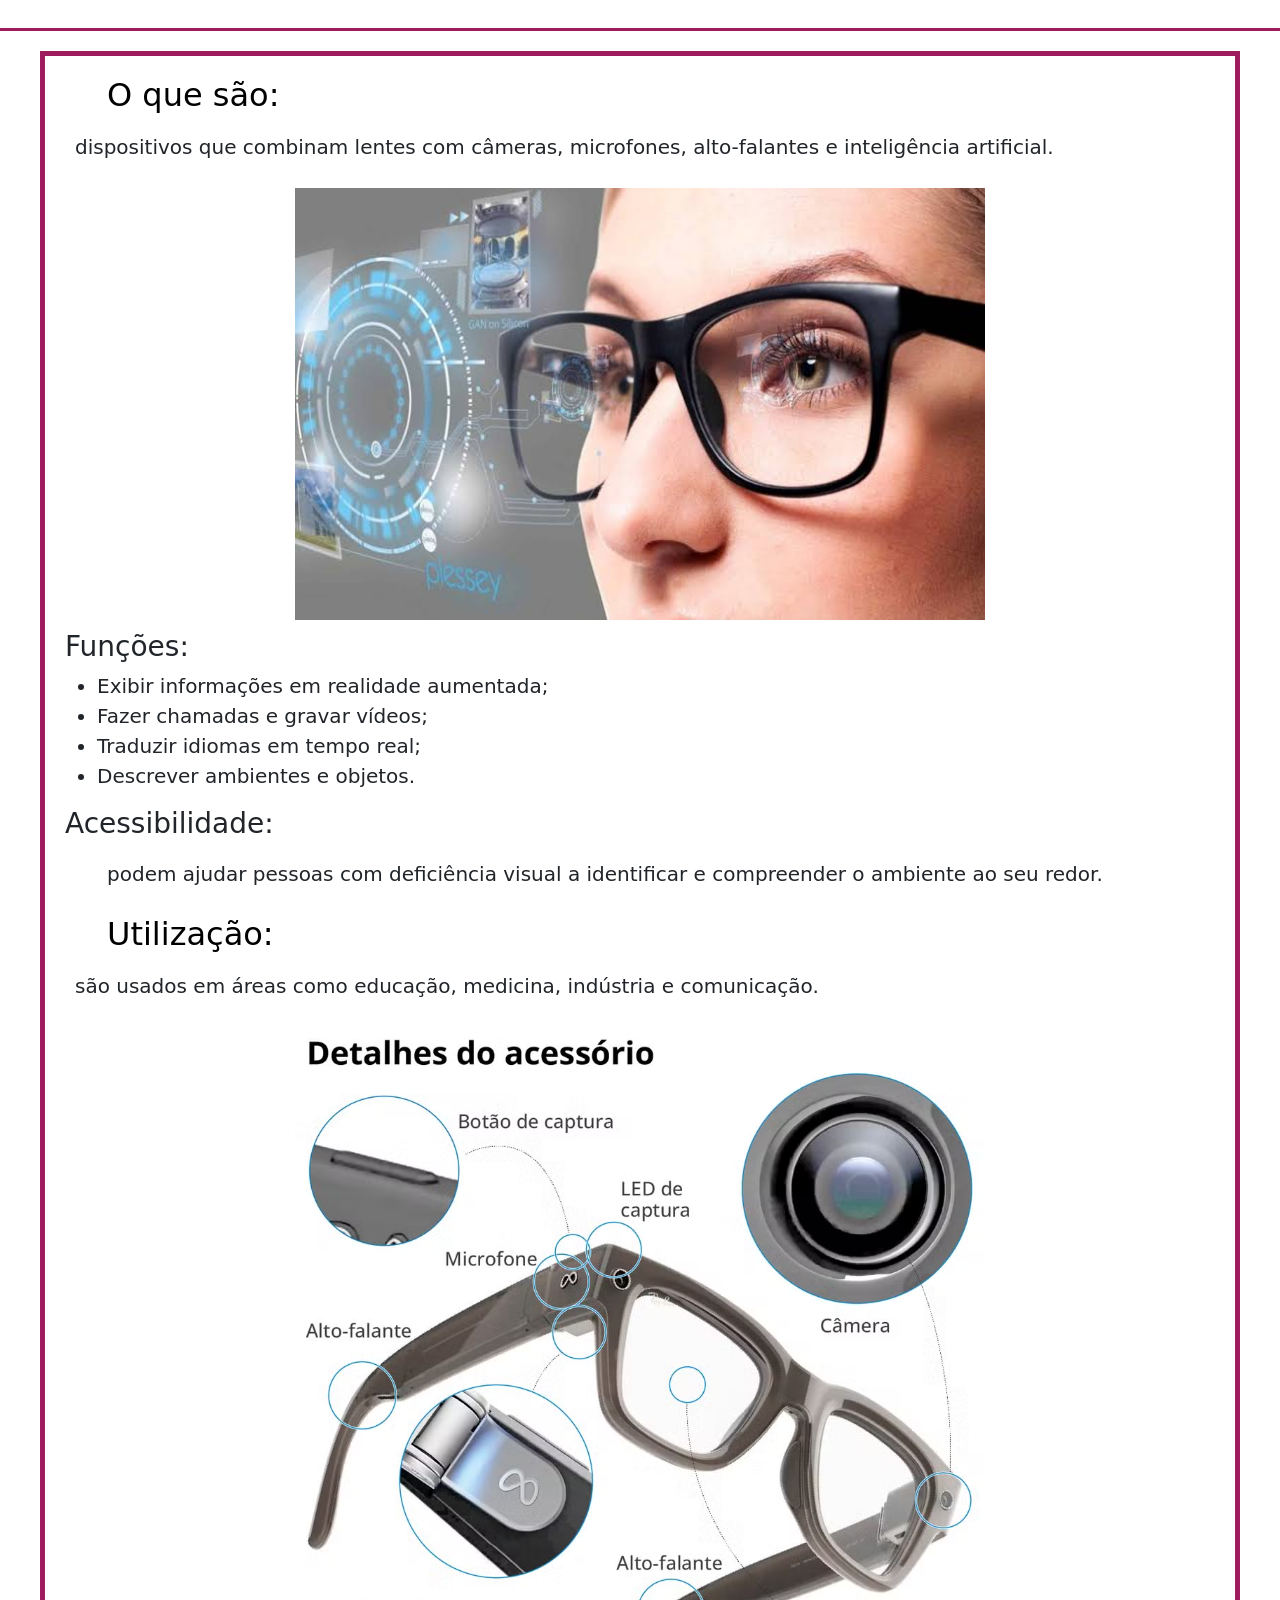
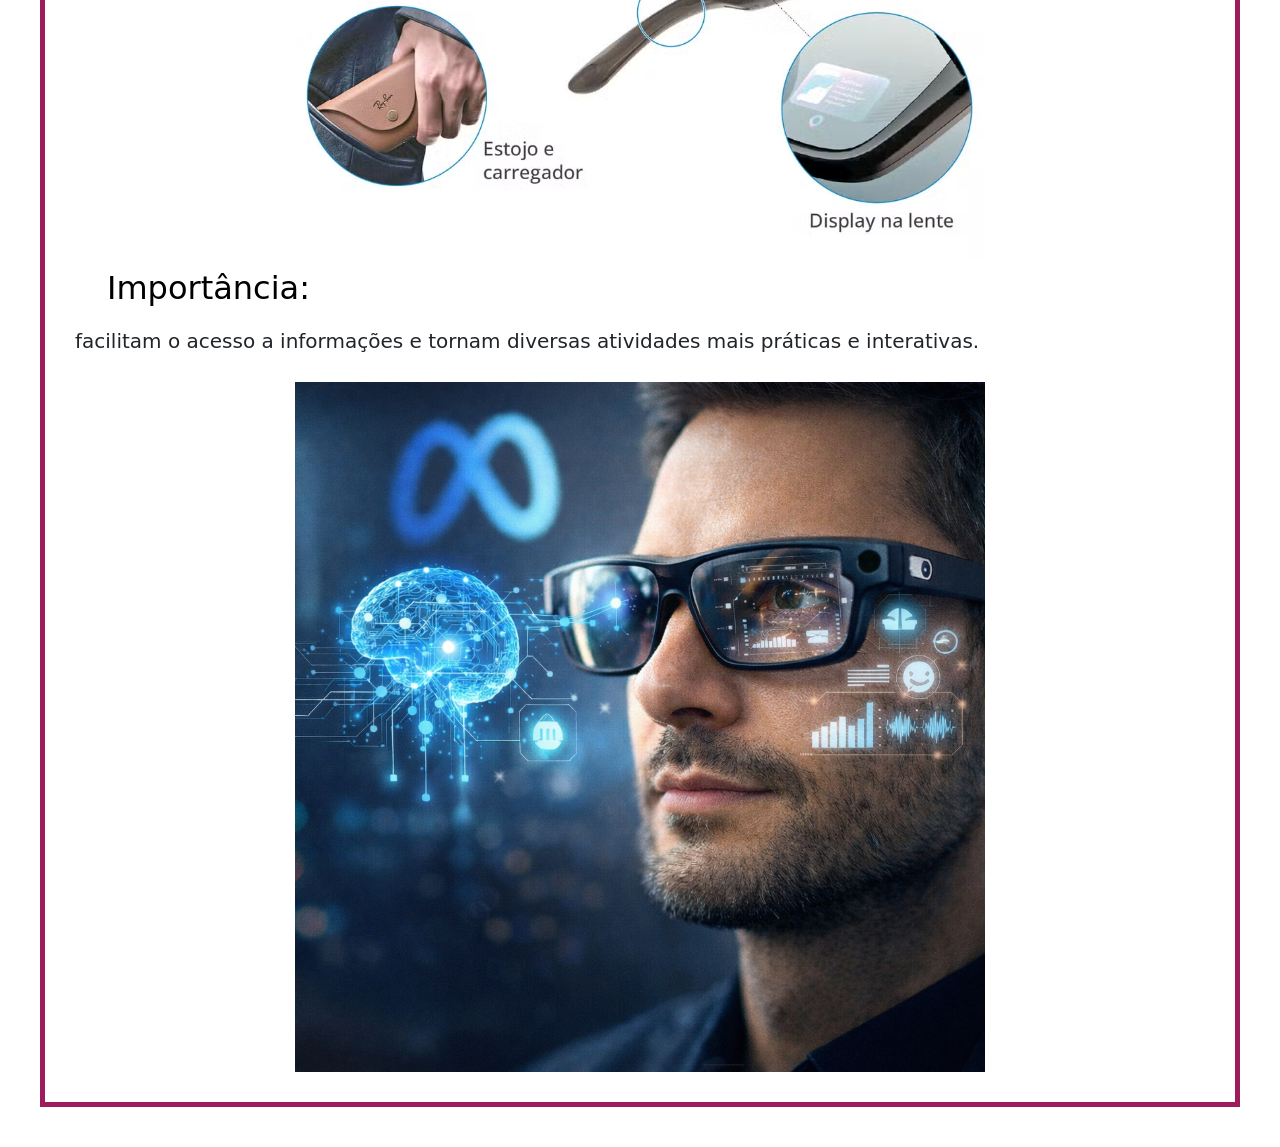
==== index.html @ 6505108a "f" ====
<!DOCTYPE html>
<html lang="pt-br">


<head>
   <meta charset="UTF-8">
   <meta name="viewport" content="width=device-width, initial-scale=1.0">
   <link rel="preconnect" href="https://fonts.gstatic.com" crossorigin>
<link href="https://fonts.googleapis.com/css2?family=Libertinus+Math&display=swap" rel="stylesheet">
<link href="https://cdn.jsdelivr.net/npm/bootstrap@5.3.2/dist/css/bootstrap.min.css" rel="stylesheet">
<link href="https://cdn.jsdelivr.net/npm/bootstrap-icons/font/bootstrap-icons.css" rel="stylesheet">
   <link rel="stylesheet" href="style.css">
   <title>Oculos-inteligente</title>
</head>


<body>
 <header>
   <h1><Oculos-inteligente></h1>
 </header>
   <div class="texto">
       <h2>O que são:</h2>


<p>dispositivos que combinam lentes com câmeras, microfones, alto-falantes e inteligência artificial.
</p>
<img src="img/oculosimages.jpeg">
<h3>Funções:</h3>


<ul>
 <li>Exibir informações em realidade aumentada;</li>
 <li>Fazer chamadas e gravar vídeos;</li>
 <li>Traduzir idiomas em tempo real;</li>
 <li>Descrever ambientes e objetos.</li>
</ul>


<h3>Acessibilidade: </h3>


<ul>
<p> podem ajudar pessoas com deficiência visual a identificar e compreender o ambiente ao seu redor.</p>
</ul>


<h2>Utilização: </h2>
<p>são usados em áreas como educação, medicina, indústria e comunicação.</p>
<img src="img/infogragico-oculos-meta.avif">
<h2>Importância:</h2>
<p> facilitam o acesso a informações e tornam diversas atividades mais práticas e interativas.</p>
<img src="img/Meta-e-IA.png">
   </div>
</body>
</html>
---- style.css ----
header {
   border-bottom: 3px solid #9e1b5d;
   background-color: white;
   padding: 10px 25px;
   text-align: center;




}


h2 {
   margin-left: 42px;
   color: rgb(0, 0, 0);
}


h1 {
   text-align: center;
}


p {
   text-align: justify;
   padding: 10px;
}


.texto {
   background-color: white;
   border: 1px solid #ccc;
   padding: 20px;
   margin-top: 20px;
   border: 5px solid #9e1b5d;
 margin-bottom: 40px;
 margin-left: 40px;
 margin-right: 40px;
 font-size: 20px;
}


img {
   display: block;
   margin: 0 auto;
   max-width: 60%;
   height: auto;
   margin-bottom: 10px;
}


a {
   color: blue;
   text-decoration: none;
   font-weight: 700;
}


a:hover {
   color: red;
}
.container-link {
   text-align: center;
   margin-bottom: 20px;
}
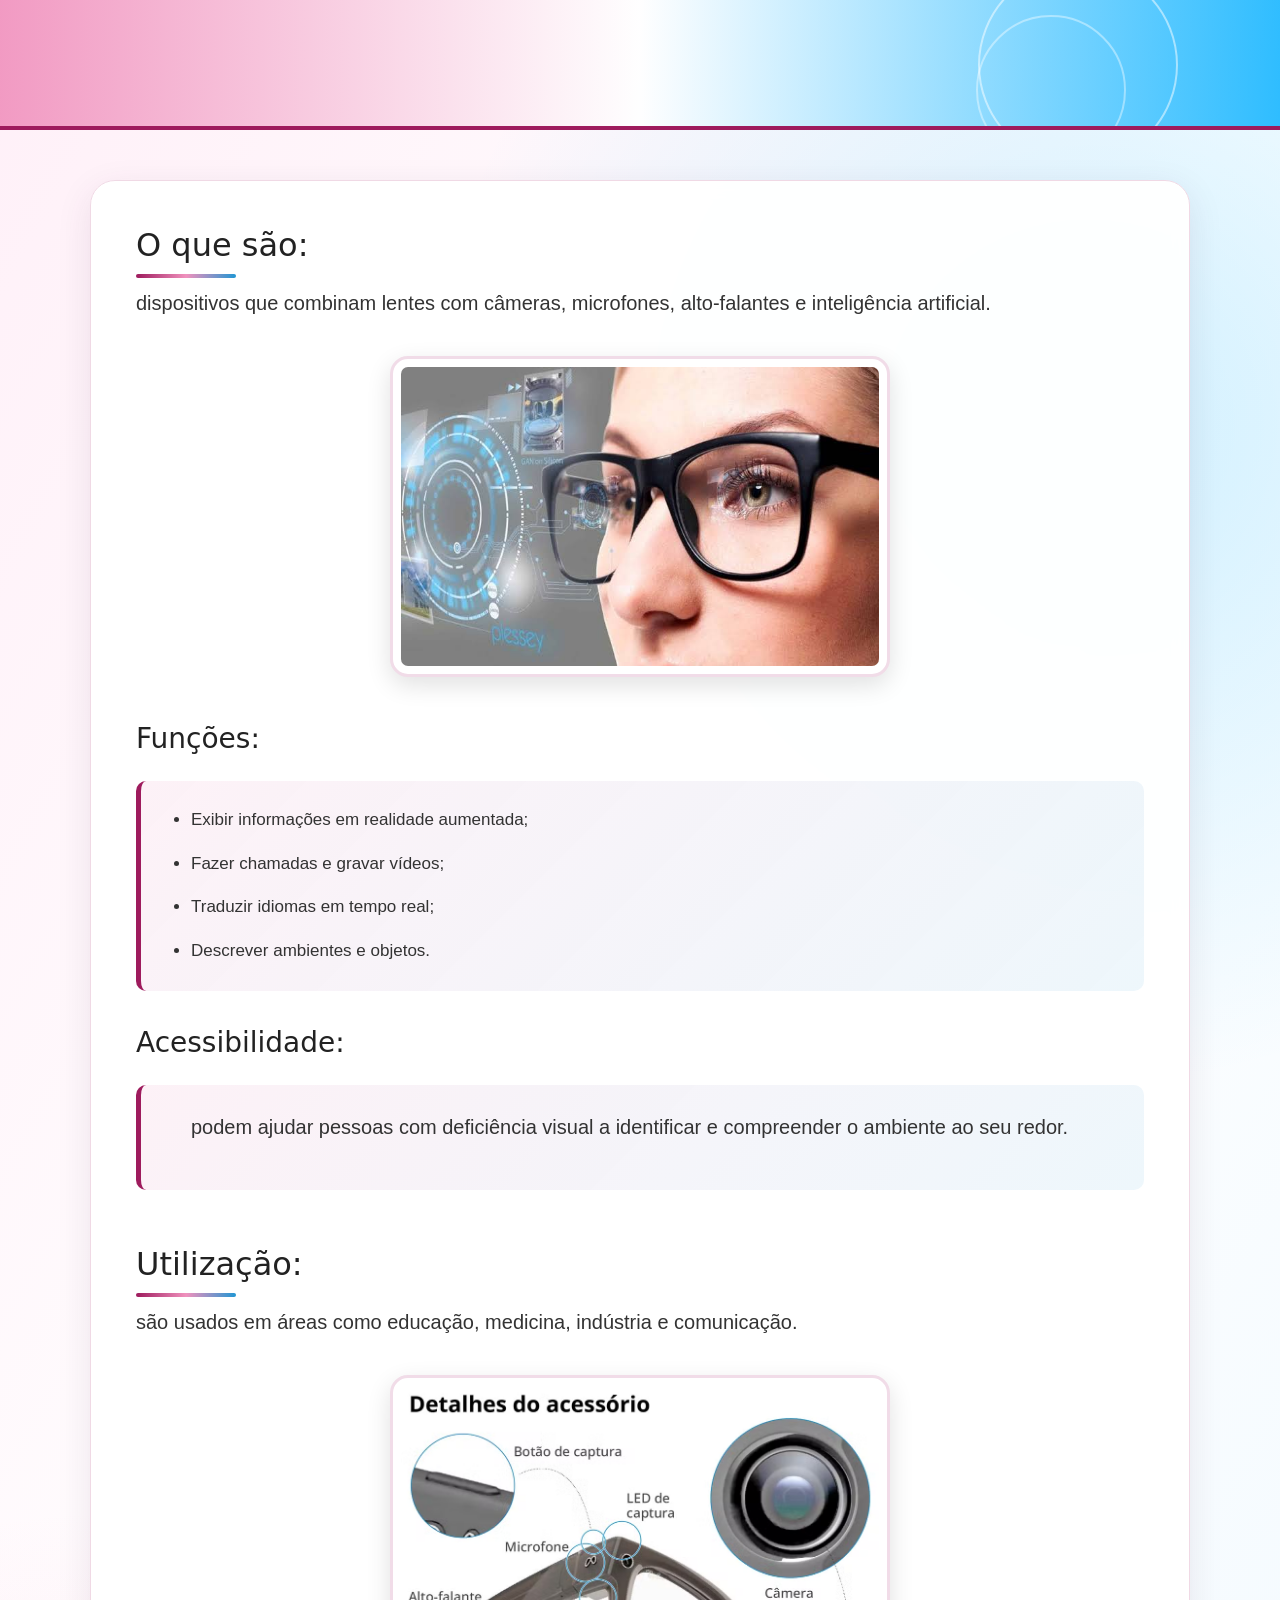
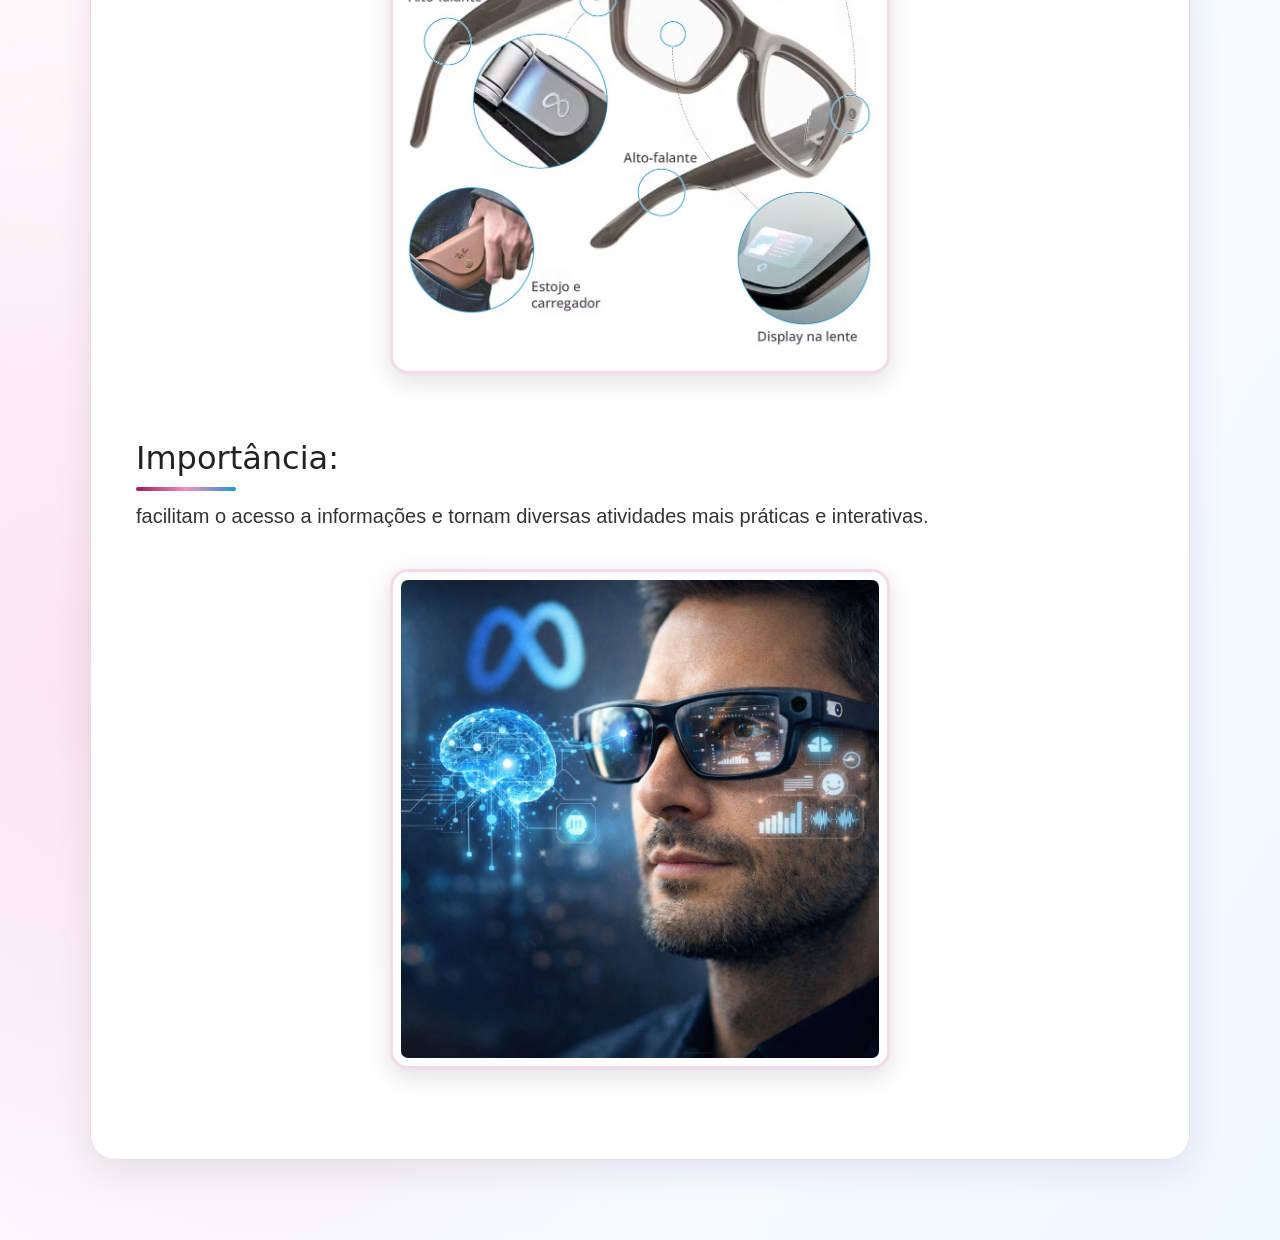
==== commit 699c3517: "nn" ====
--- a/index.html
+++ b/index.html
@@ -10,7 +10,7 @@
 <link href="https://cdn.jsdelivr.net/npm/bootstrap@5.3.2/dist/css/bootstrap.min.css" rel="stylesheet">
 <link href="https://cdn.jsdelivr.net/npm/bootstrap-icons/font/bootstrap-icons.css" rel="stylesheet">
    <link rel="stylesheet" href="style.css">
-   <title>Oculos-inteligente</title>
+   <title>Oculos inteligente</title>
 </head>
 
 
--- a/style.css
+++ b/style.css
@@ -1,65 +1,532 @@
+Style
+
+
+/* =========================================
+  CONFIGURAÇÕES GERAIS
+========================================= */
+
+
+* {
+   box-sizing: border-box;
+}
+
+
+body {
+   margin: 0;
+
+
+   font-family: "Libertinus Math", system-ui, sans-serif;
+
+
+   color: #222;
+
+
+   background:
+       radial-gradient(
+           circle at 85% 15%,
+           rgba(0, 174, 255, 0.18),
+           transparent 25%
+       ),
+       radial-gradient(
+           circle at 10% 80%,
+           rgba(240, 145, 189, 0.25),
+           transparent 30%
+       ),
+       linear-gradient(
+           120deg,
+           #fff0f8 0%,
+           #ffffff 45%,
+           #eef8ff 100%
+       );
+
+
+   min-height: 100vh;
+}
+
+
+
+
+/* =========================================
+  CABEÇALHO
+========================================= */
+
+
 header {
-   border-bottom: 3px solid #9e1b5d;
+   min-height: 130px;
+
+
+   display: flex;
+   align-items: center;
+   justify-content: center;
+
+
+   padding: 20px;
+
+
+   background:
+       linear-gradient(
+           90deg,
+           rgba(240, 145, 189, 0.90),
+           rgba(255, 255, 255, 0.92),
+           rgba(0, 174, 255, 0.80)
+       );
+
+
+   border-bottom: 4px solid #9e1b5d;
+
+
+   position: relative;
+   overflow: hidden;
+}
+
+
+
+
+/* Efeito tecnológico no cabeçalho */
+
+
+header::before {
+   content: "";
+   position: absolute;
+
+
+   width: 200px;
+   height: 200px;
+
+
+   border: 2px solid rgba(255,255,255,0.5);
+   border-radius: 50%;
+
+
+   right: 8%;
+   top: -35px;
+}
+
+
+header::after {
+   content: "";
+   position: absolute;
+
+
+   width: 150px;
+   height: 150px;
+
+
+   border: 2px solid rgba(255,255,255,0.4);
+   border-radius: 50%;
+
+
+   right: 12%;
+   top: 15px;
+}
+
+
+
+
+header h1 {
+   position: relative;
+   z-index: 2;
+
+
+   margin: 0;
+
+
+   font-size: clamp(40px, 6vw, 50px);
+
+
+   color: #9e1b5d;
+
+
+   text-align: center;
+
+
+   text-shadow:
+       2px 2px 0 white,
+       0 3px 10px rgba(0,0,0,0.10);
+}
+
+
+
+
+/* =========================================
+  ÁREA DE TEXTO
+========================================= */
+
+
+.texto {
+   width: min(1100px, 90%);
+
+
+   margin: 50px auto 80px;
+
+
+   padding: 45px;
+
+
+   background: rgba(255, 255, 255, 0.94);
+
+
+   border-radius: 25px;
+
+
+   border: 1px solid #f0d9e5;
+
+
+   box-shadow:
+       0 10px 35px rgba(80, 40, 80, 0.10);
+
+
+   backdrop-filter: blur(8px);
+}
+
+
+
+
+/* =========================================
+  TÍTULOS
+========================================= */
+
+
+.texto h2 h3 {
+   color: #9e1b5d;
+
+
+   font-size: clamp(27px, 4vw, 38px);
+
+
+   margin-top: 35px;
+   margin-bottom: 20px;
+
+
+   line-height: 1.2;
+}
+
+
+
+
+/* Primeiro título */
+
+
+.texto h2:first-child {
+   margin-top: 0;
+}
+
+
+
+
+/* Linha decorativa abaixo dos títulos */
+
+
+.texto h2::after {
+   content: "";
+
+
+   display: block;
+
+
+   width: 100px;
+   height: 4px;
+
+
+   margin-top: 10px;
+
+
+   background:
+       linear-gradient(
+           90deg,
+           #9e1b5d,
+           #f091bd,
+           #2196d3
+       );
+
+
+   border-radius: 10px;
+}
+
+
+
+
+
+
+/* =========================================
+  PARÁGRAFOS
+========================================= */
+
+
+.texto p {
+   font-family: Arial, sans-serif;
+
+
+   font-size: 20px;
+
+
+   line-height: 1.75;
+
+
+   color: #333;
+
+
+   text-align: justify;
+
+
+   margin-bottom: 20px;
+}
+
+
+
+
+/* =========================================
+  LISTA
+========================================= */
+
+
+.texto ul {
+   font-family: Arial, sans-serif;
+
+
+   padding: 25px 30px 25px 50px;
+
+
+   margin: 25px 0 35px;
+
+
+   background:
+       linear-gradient(
+           135deg,
+           rgba(240, 145, 189, 0.12),
+           rgba(33, 150, 211, 0.08)
+       );
+
+
+   border-left: 5px solid #9e1b5d;
+
+
+   border-radius: 10px;
+}
+
+
+
+
+.texto li {
+   font-size: 17px;
+
+
+   line-height: 1.7;
+
+
+   margin-bottom: 15px;
+
+
+   color: #333;
+}
+
+
+
+
+.texto li:last-child {
+   margin-bottom: 0;
+}
+
+
+
+
+/* =========================================
+  IMAGENS
+========================================= */
+
+
+.texto img {
+   display: block;
+
+
+   width: 80%;
+
+
+   max-width: 500px;
+
+
+   height: auto;
+
+
+   margin: 35px auto 45px;
+
+
+   border-radius: 18px;
+
+
+   border: 3px solid #f1dce8;
+
+
    background-color: white;
-   padding: 10px 25px;
-   text-align: center;
-
-
-
-
-}
-
-
-h2 {
-   margin-left: 42px;
-   color: rgb(0, 0, 0);
-}
-
-
-h1 {
-   text-align: center;
-}
-
-
-p {
-   text-align: justify;
-   padding: 10px;
-}
-
-
-.texto {
-   background-color: white;
-   border: 1px solid #ccc;
-   padding: 20px;
-   margin-top: 20px;
-   border: 5px solid #9e1b5d;
- margin-bottom: 40px;
- margin-left: 40px;
- margin-right: 40px;
- font-size: 20px;
-}
-
-
-img {
-   display: block;
-   margin: 0 auto;
-   max-width: 60%;
-   height: auto;
-   margin-bottom: 10px;
-}
-
-
-a {
-   color: blue;
-   text-decoration: none;
-   font-weight: 700;
-}
-
-
-a:hover {
-   color: red;
-}
-.container-link {
-   text-align: center;
-   margin-bottom: 20px;
-}
+
+
+   padding: 8px;
+
+
+   box-shadow:
+       0 8px 25px rgba(0, 0, 0, 0.12);
+
+
+   transition:
+       transform 0.3s ease,
+       box-shadow 0.3s ease;
+}
+
+
+
+
+/* Efeito nas imagens */
+
+
+.texto img:hover {
+   transform: scale(1.02);
+
+
+   box-shadow:
+       0 12px 30px rgba(158, 27, 93, 0.18);
+}
+
+
+
+
+/* =========================================
+  EFEITO TECNOLÓGICO ENTRE SEÇÕES
+========================================= */
+
+
+.texto h2:not(:first-child) {
+   position: relative;
+
+
+   padding-top: 20px;
+}
+
+
+
+
+/* =========================================
+  RESPONSIVIDADE
+========================================= */
+
+
+@media (max-width: 768px) {
+
+
+   header {
+       min-height: 140px;
+
+
+       padding: 20px;
+   }
+
+
+   header h1 {
+       font-size: 40px;
+   }
+
+
+
+
+   .texto {
+       width: 94%;
+
+
+       margin: 30px auto 50px;
+
+
+       padding: 25px;
+
+
+       border-radius: 18px;
+   }
+
+
+
+
+   .texto h2 {
+       font-size: 28px;
+   }
+
+
+
+
+   .texto h3 {
+       font-size: 21px;
+   }
+
+
+
+
+   .texto p {
+       font-size: 16px;
+
+
+       line-height: 1.6;
+
+
+       text-align: left;
+   }
+
+
+
+
+   .texto ul {
+       padding: 20px 20px 20px 35px;
+   }
+
+
+
+
+   .texto li {
+       font-size: 16px;
+
+
+       line-height: 1.6;
+   }
+
+
+
+
+   .texto img {
+       width: 100%;
+
+
+       margin: 25px auto 35px;
+   }
+}
+
+
+
+
+/* =========================================
+  CELULARES PEQUENOS
+========================================= */
+
+
+@media (max-width: 480px) {
+
+
+   header {
+       min-height: 120px;
+   }
+
+
+   header h1 {
+       font-size: 32px;
+   }
+
+
+   .texto {
+       padding: 20px;
+   }
+
+
+   .texto h2 {
+       font-size: 25px;
+   }
+
+
+   .texto h3 {
+       font-size: 20px;
+   }
+}
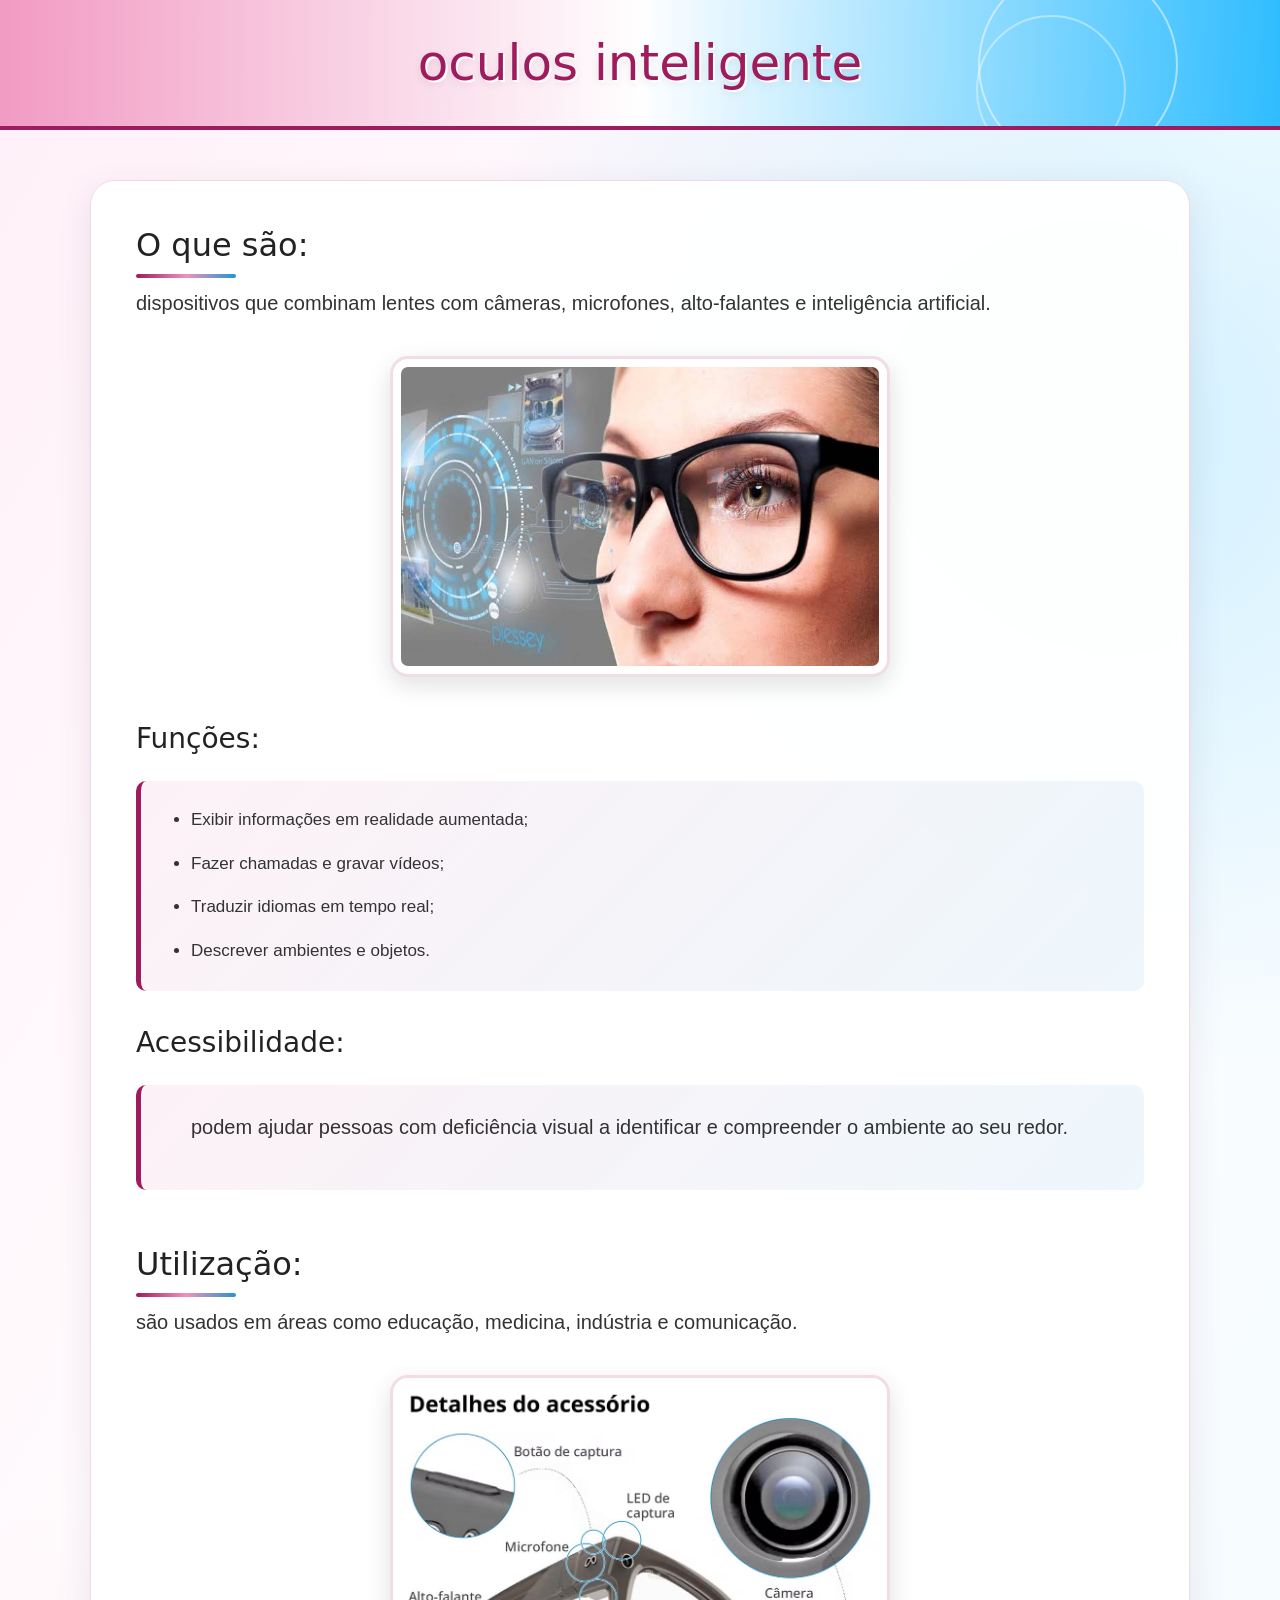
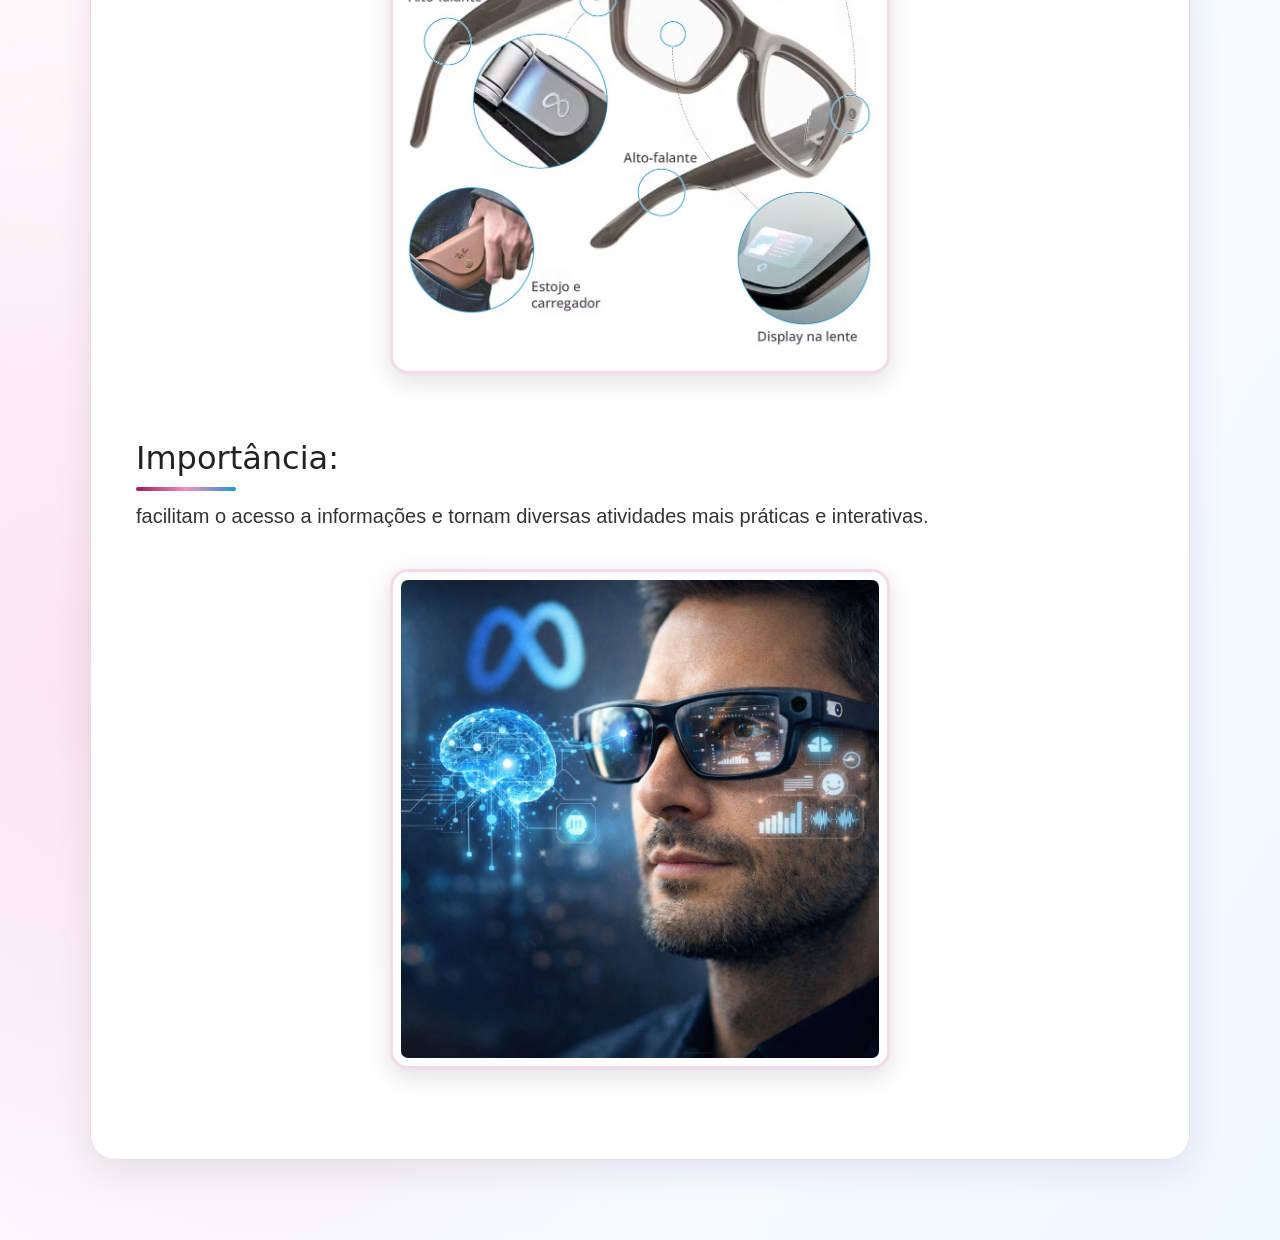
==== commit 27634cde: "ui" ====
--- a/index.html
+++ b/index.html
@@ -10,13 +10,13 @@
 <link href="https://cdn.jsdelivr.net/npm/bootstrap@5.3.2/dist/css/bootstrap.min.css" rel="stylesheet">
 <link href="https://cdn.jsdelivr.net/npm/bootstrap-icons/font/bootstrap-icons.css" rel="stylesheet">
    <link rel="stylesheet" href="style.css">
-   <title>Oculos inteligente</title>
+   <title>Document</title>
 </head>
 
 
 <body>
  <header>
-   <h1><Oculos-inteligente></h1>
+   <h1>oculos inteligente</h1>
  </header>
    <div class="texto">
        <h2>O que são:</h2>
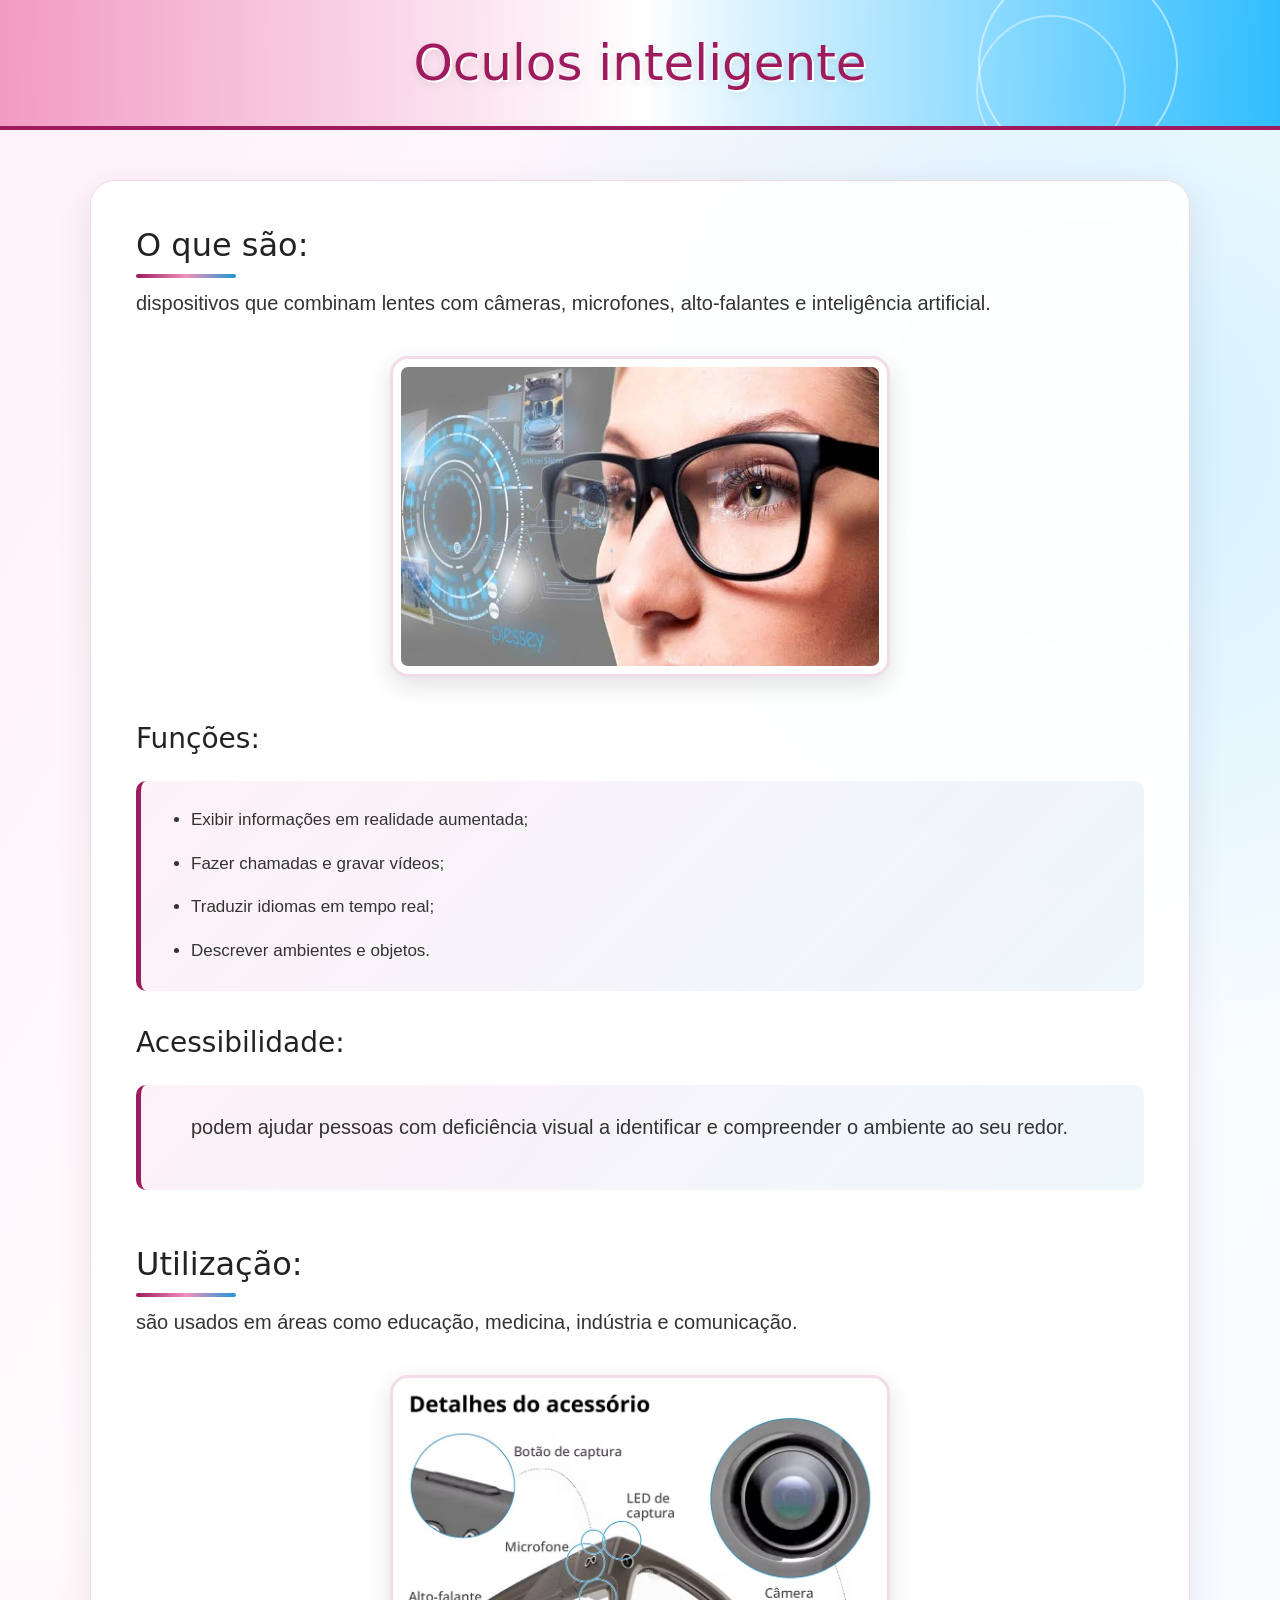
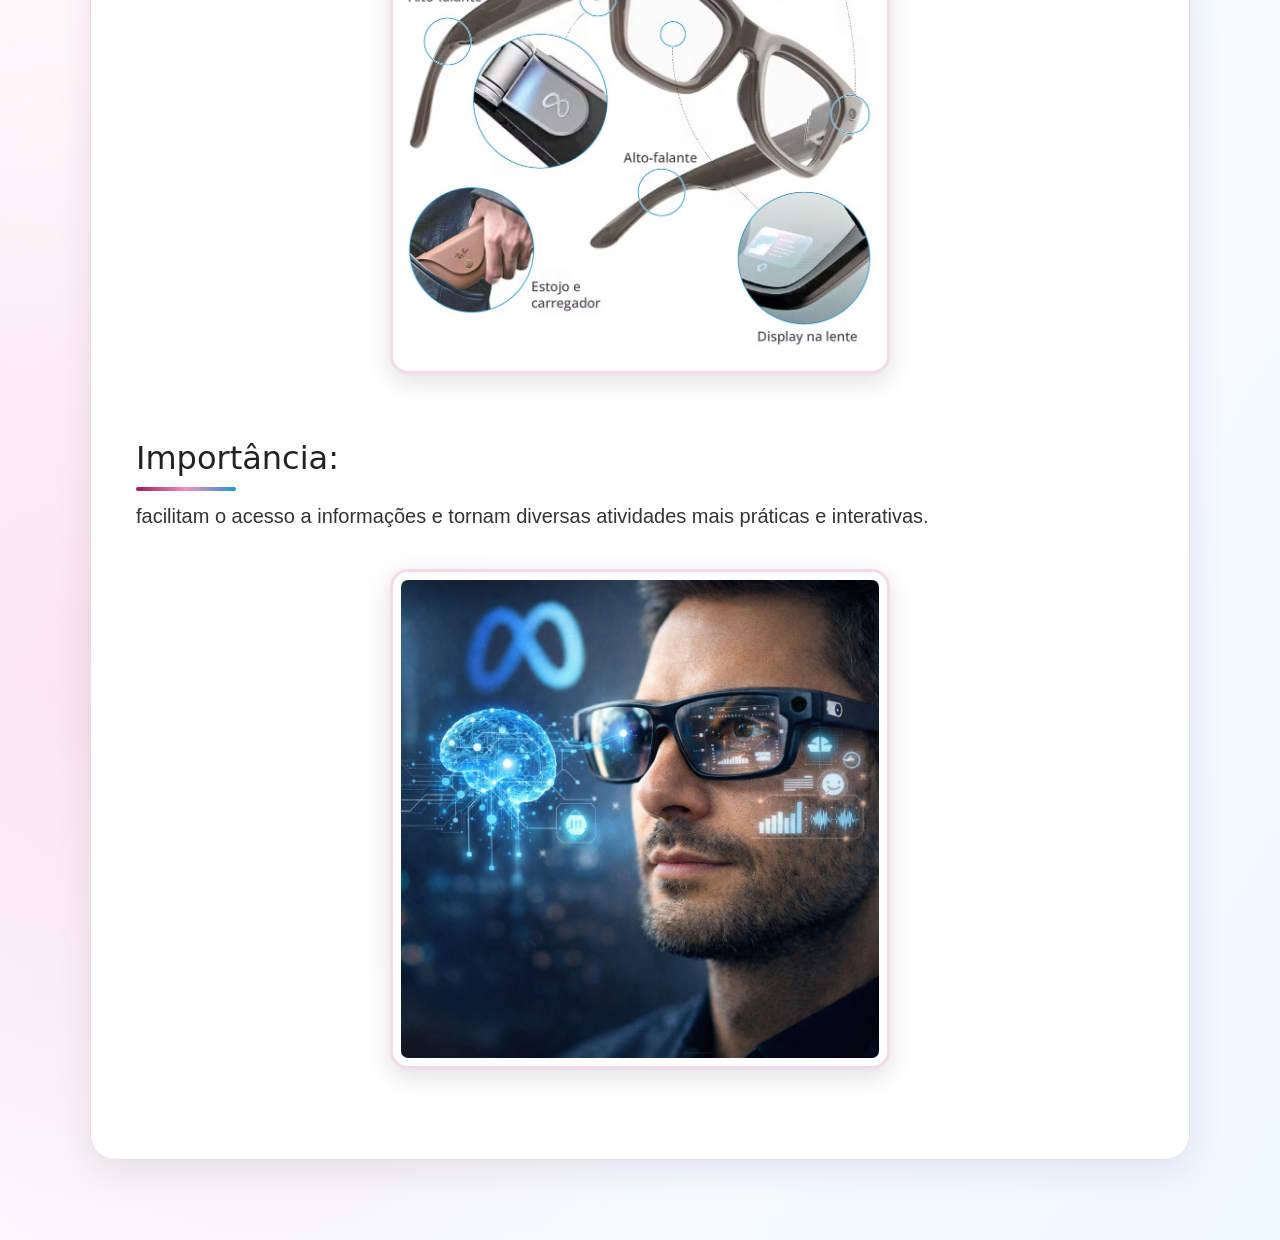
==== commit 0b5da6f9: "mhg" ====
--- a/index.html
+++ b/index.html
@@ -10,13 +10,13 @@
 <link href="https://cdn.jsdelivr.net/npm/bootstrap@5.3.2/dist/css/bootstrap.min.css" rel="stylesheet">
 <link href="https://cdn.jsdelivr.net/npm/bootstrap-icons/font/bootstrap-icons.css" rel="stylesheet">
    <link rel="stylesheet" href="style.css">
-   <title>Document</title>
+   <title>Oculos inteligente</title>
 </head>
 
 
 <body>
  <header>
-   <h1>oculos inteligente</h1>
+   <h1>Oculos inteligente</h1>
  </header>
    <div class="texto">
        <h2>O que são:</h2>
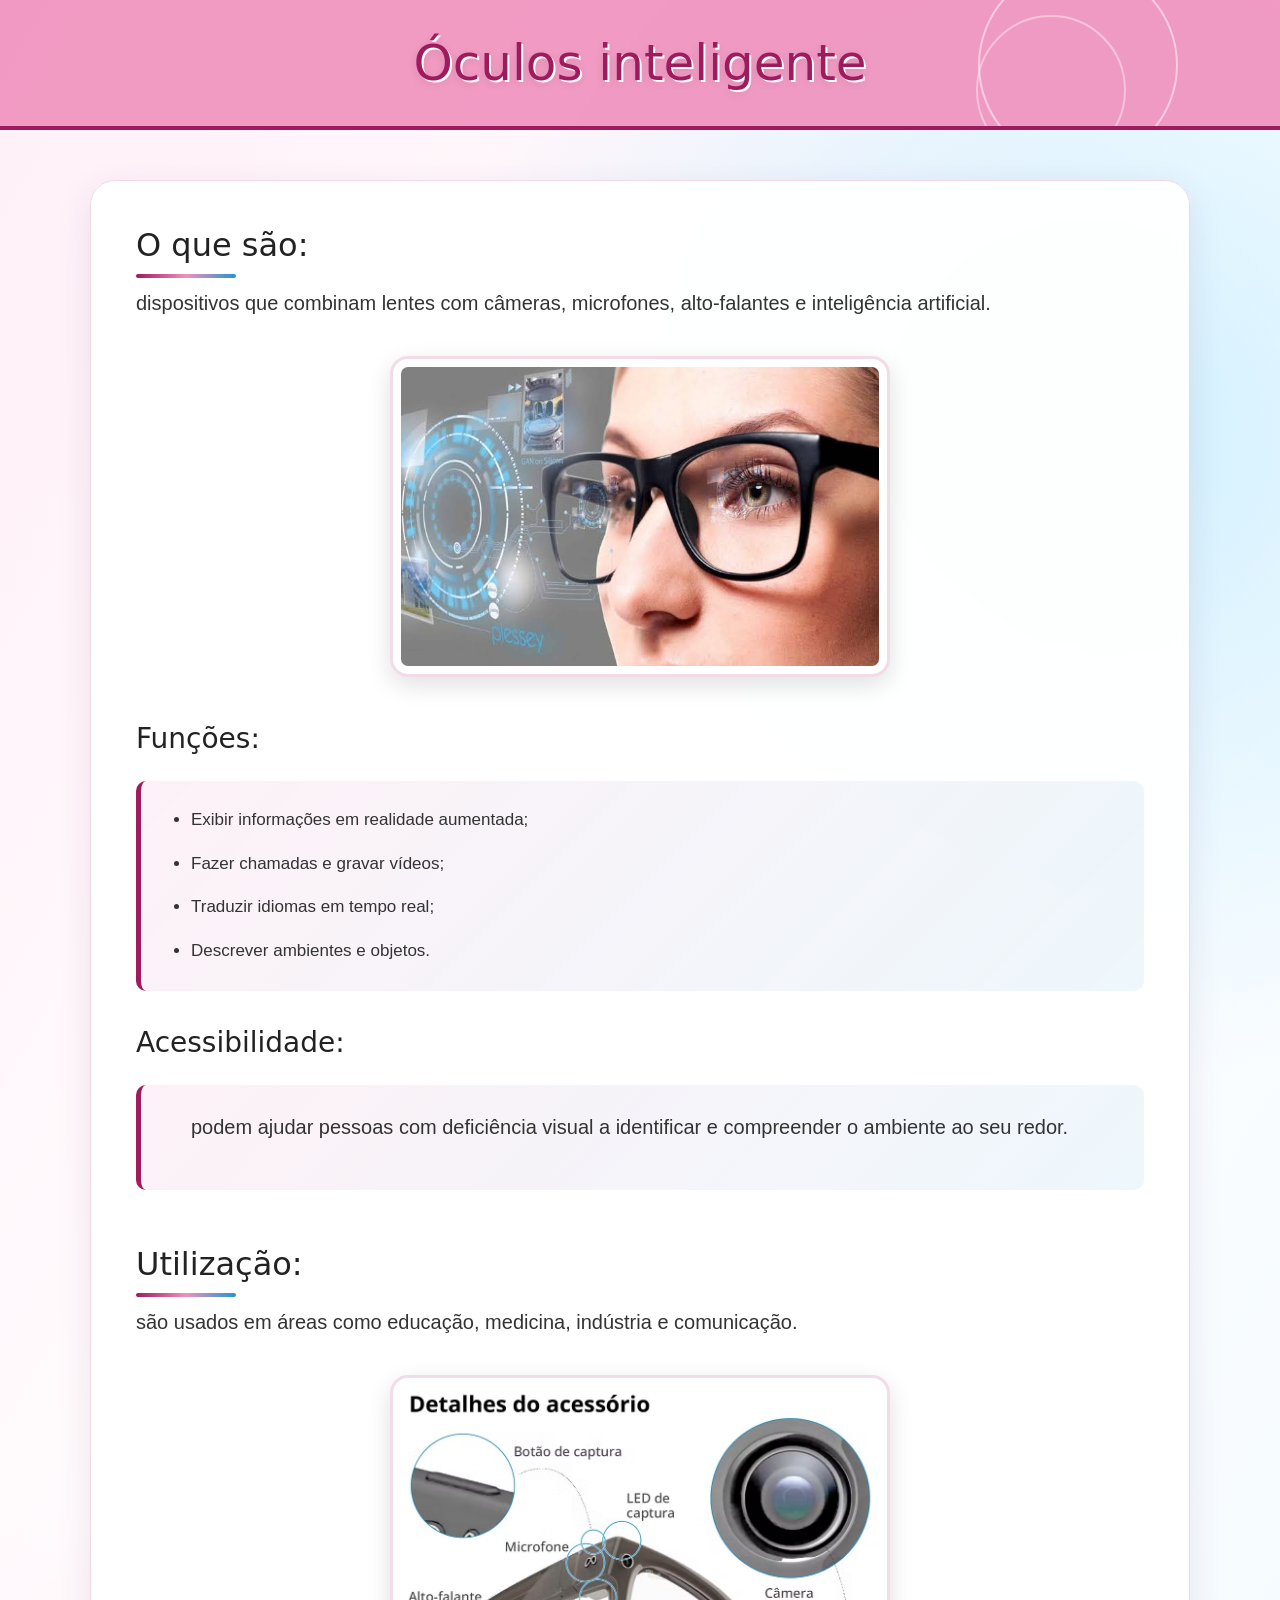
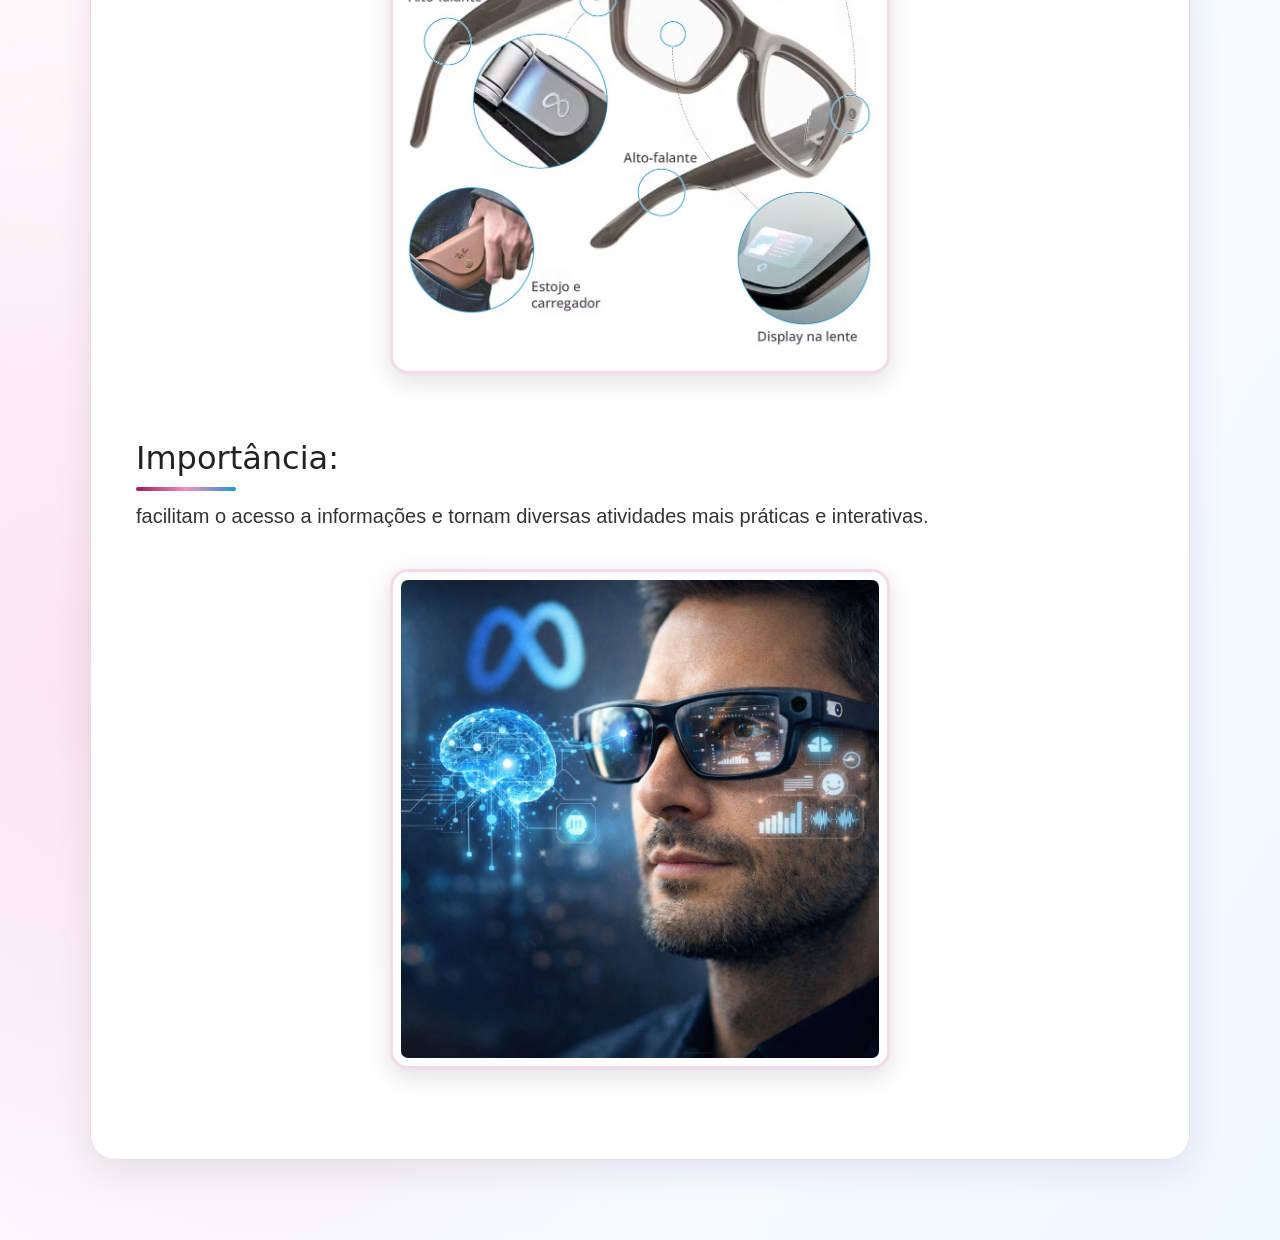
==== commit 98e393d1: "FGNGF" ====
--- a/index.html
+++ b/index.html
@@ -10,13 +10,13 @@
 <link href="https://cdn.jsdelivr.net/npm/bootstrap@5.3.2/dist/css/bootstrap.min.css" rel="stylesheet">
 <link href="https://cdn.jsdelivr.net/npm/bootstrap-icons/font/bootstrap-icons.css" rel="stylesheet">
    <link rel="stylesheet" href="style.css">
-   <title>Oculos inteligente</title>
+   <title>Óculos inteligente</title>
 </head>
 
 
 <body>
  <header>
-   <h1>Oculos inteligente</h1>
+   <h1>Óculos inteligente</h1>
  </header>
    <div class="texto">
        <h2>O que são:</h2>
--- a/style.css
+++ b/style.css
@@ -63,13 +63,9 @@
    padding: 20px;
 
 
-   background:
-       linear-gradient(
-           90deg,
-           rgba(240, 145, 189, 0.90),
-           rgba(255, 255, 255, 0.92),
-           rgba(0, 174, 255, 0.80)
-       );
+   background-color: 
+           rgba(240, 145, 189, 0.90);
+       
 
 
    border-bottom: 4px solid #9e1b5d;
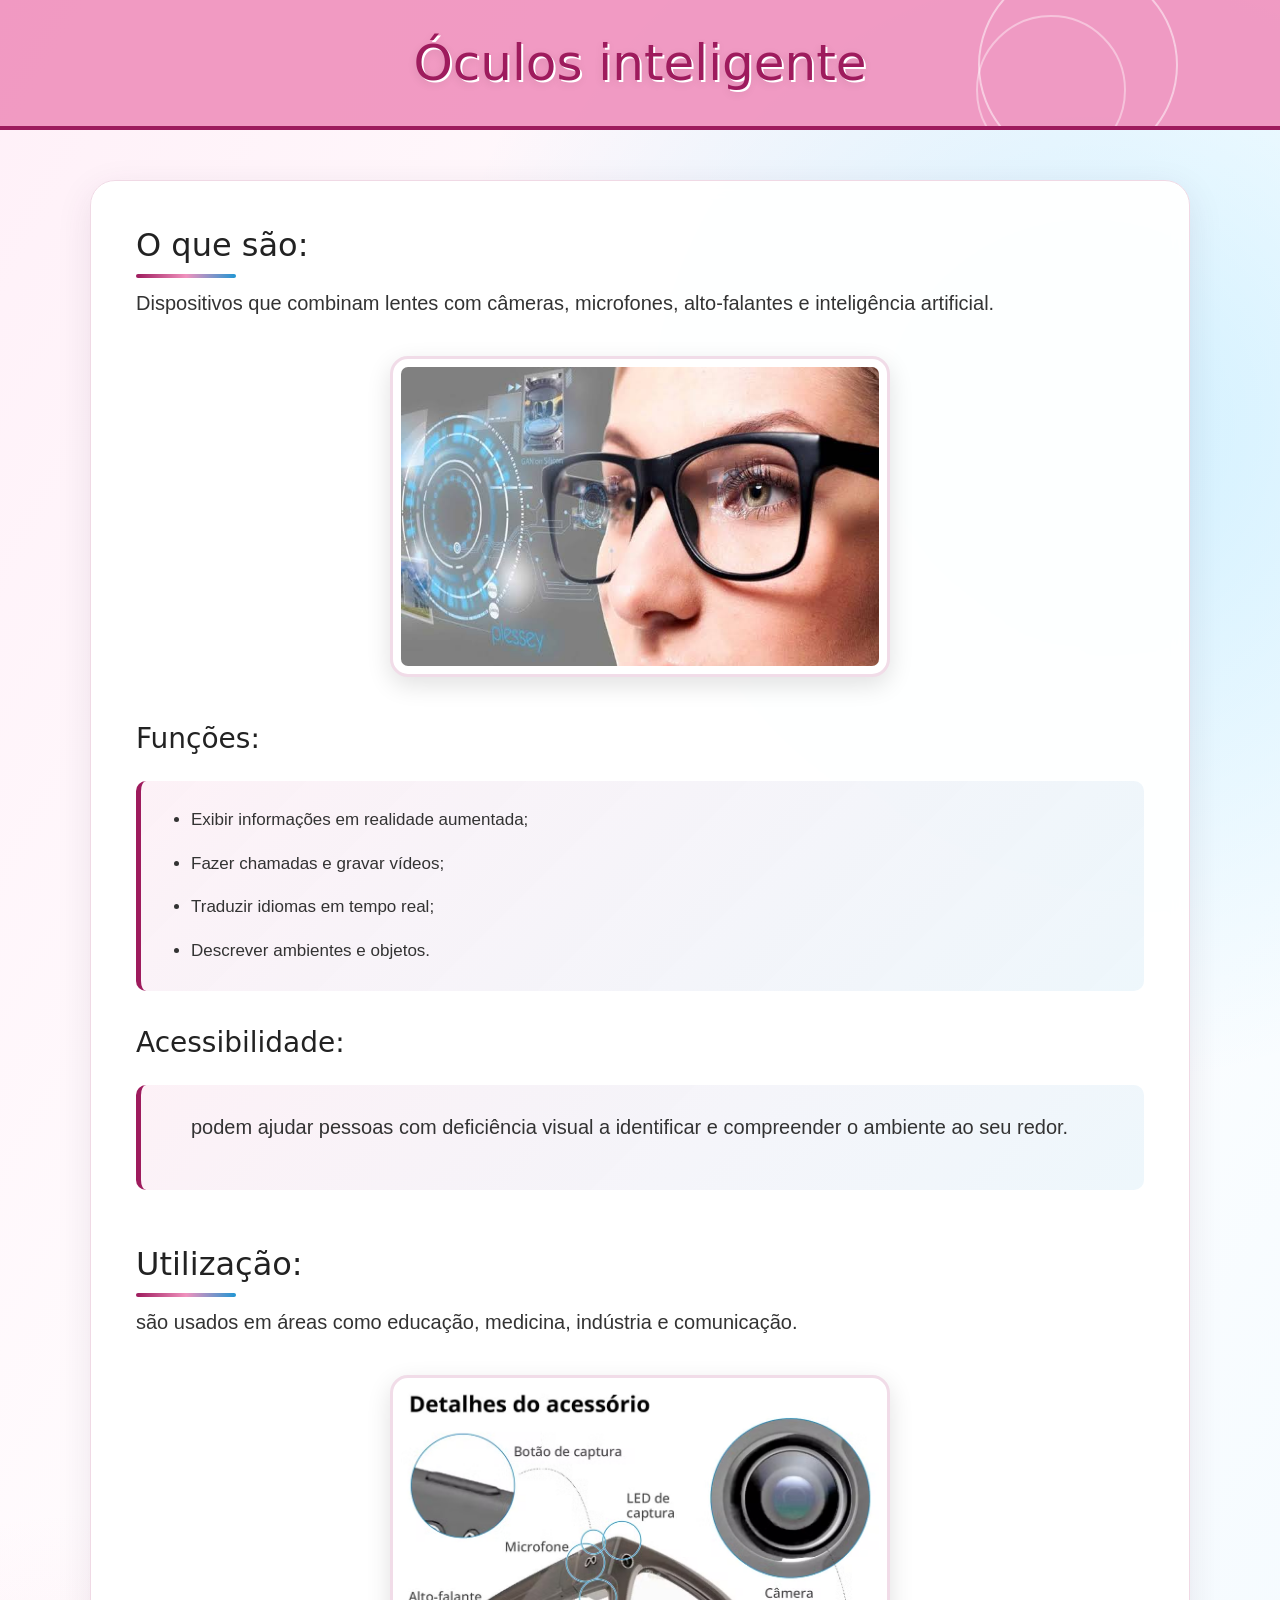
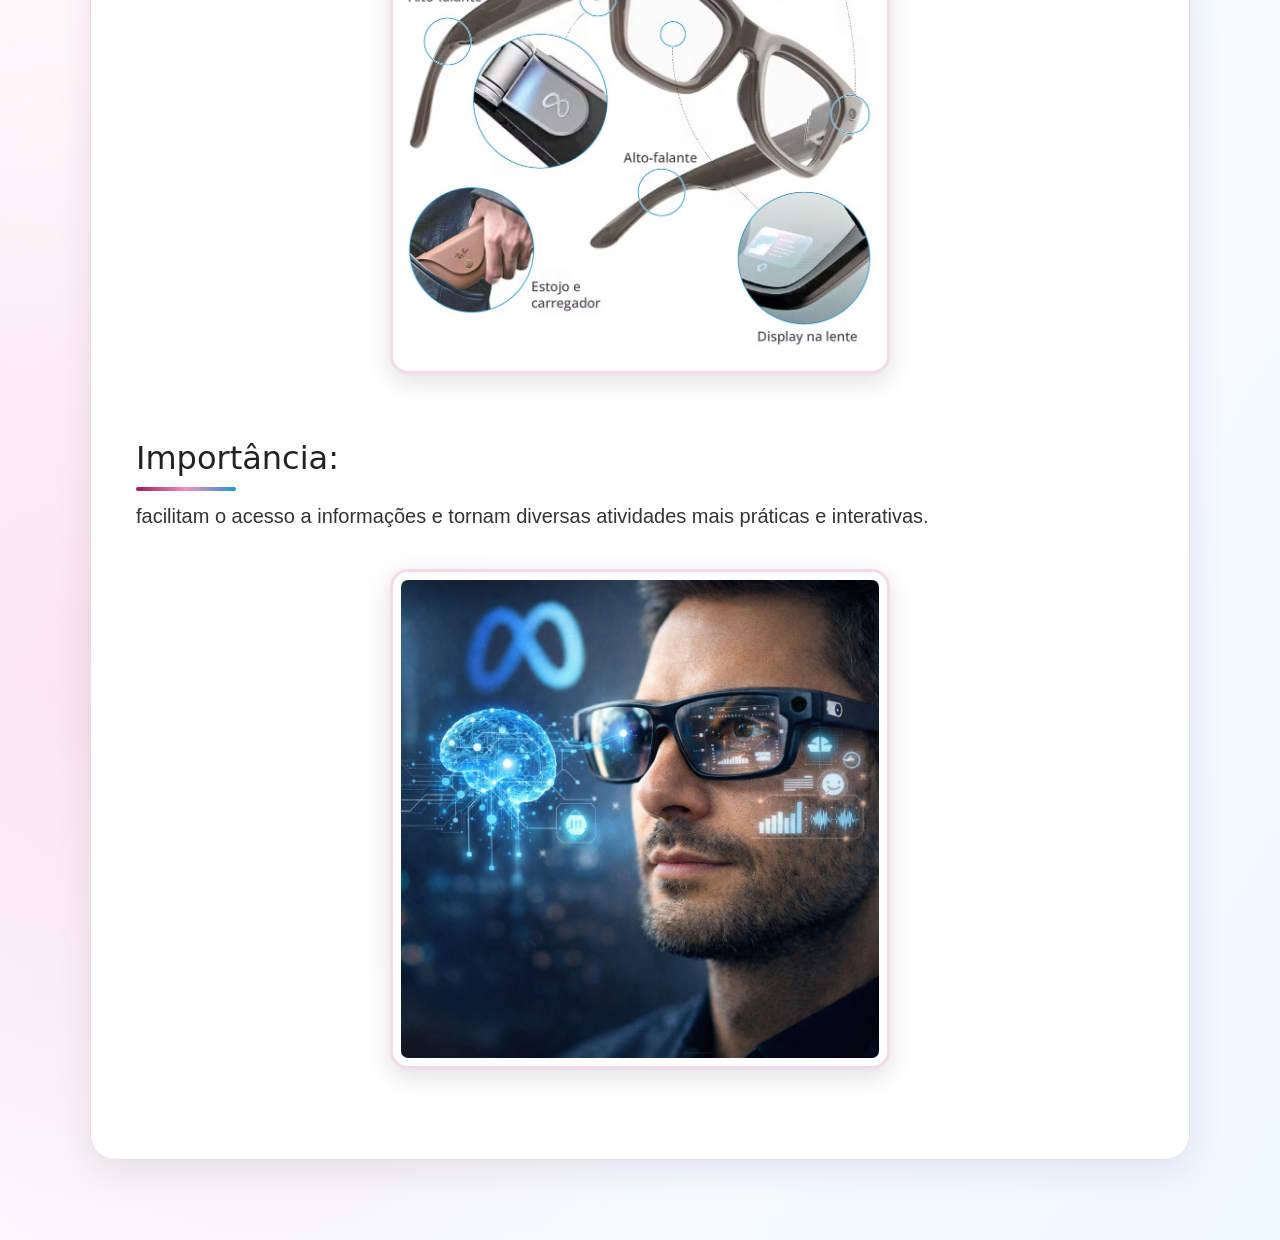
==== commit dd58dfb3: "hng" ====
--- a/index.html
+++ b/index.html
@@ -22,7 +22,7 @@
        <h2>O que são:</h2>
 
 
-<p>dispositivos que combinam lentes com câmeras, microfones, alto-falantes e inteligência artificial.
+<p>Dispositivos que combinam lentes com câmeras, microfones, alto-falantes e inteligência artificial.
 </p>
 <img src="img/oculosimages.jpeg">
 <h3>Funções:</h3>
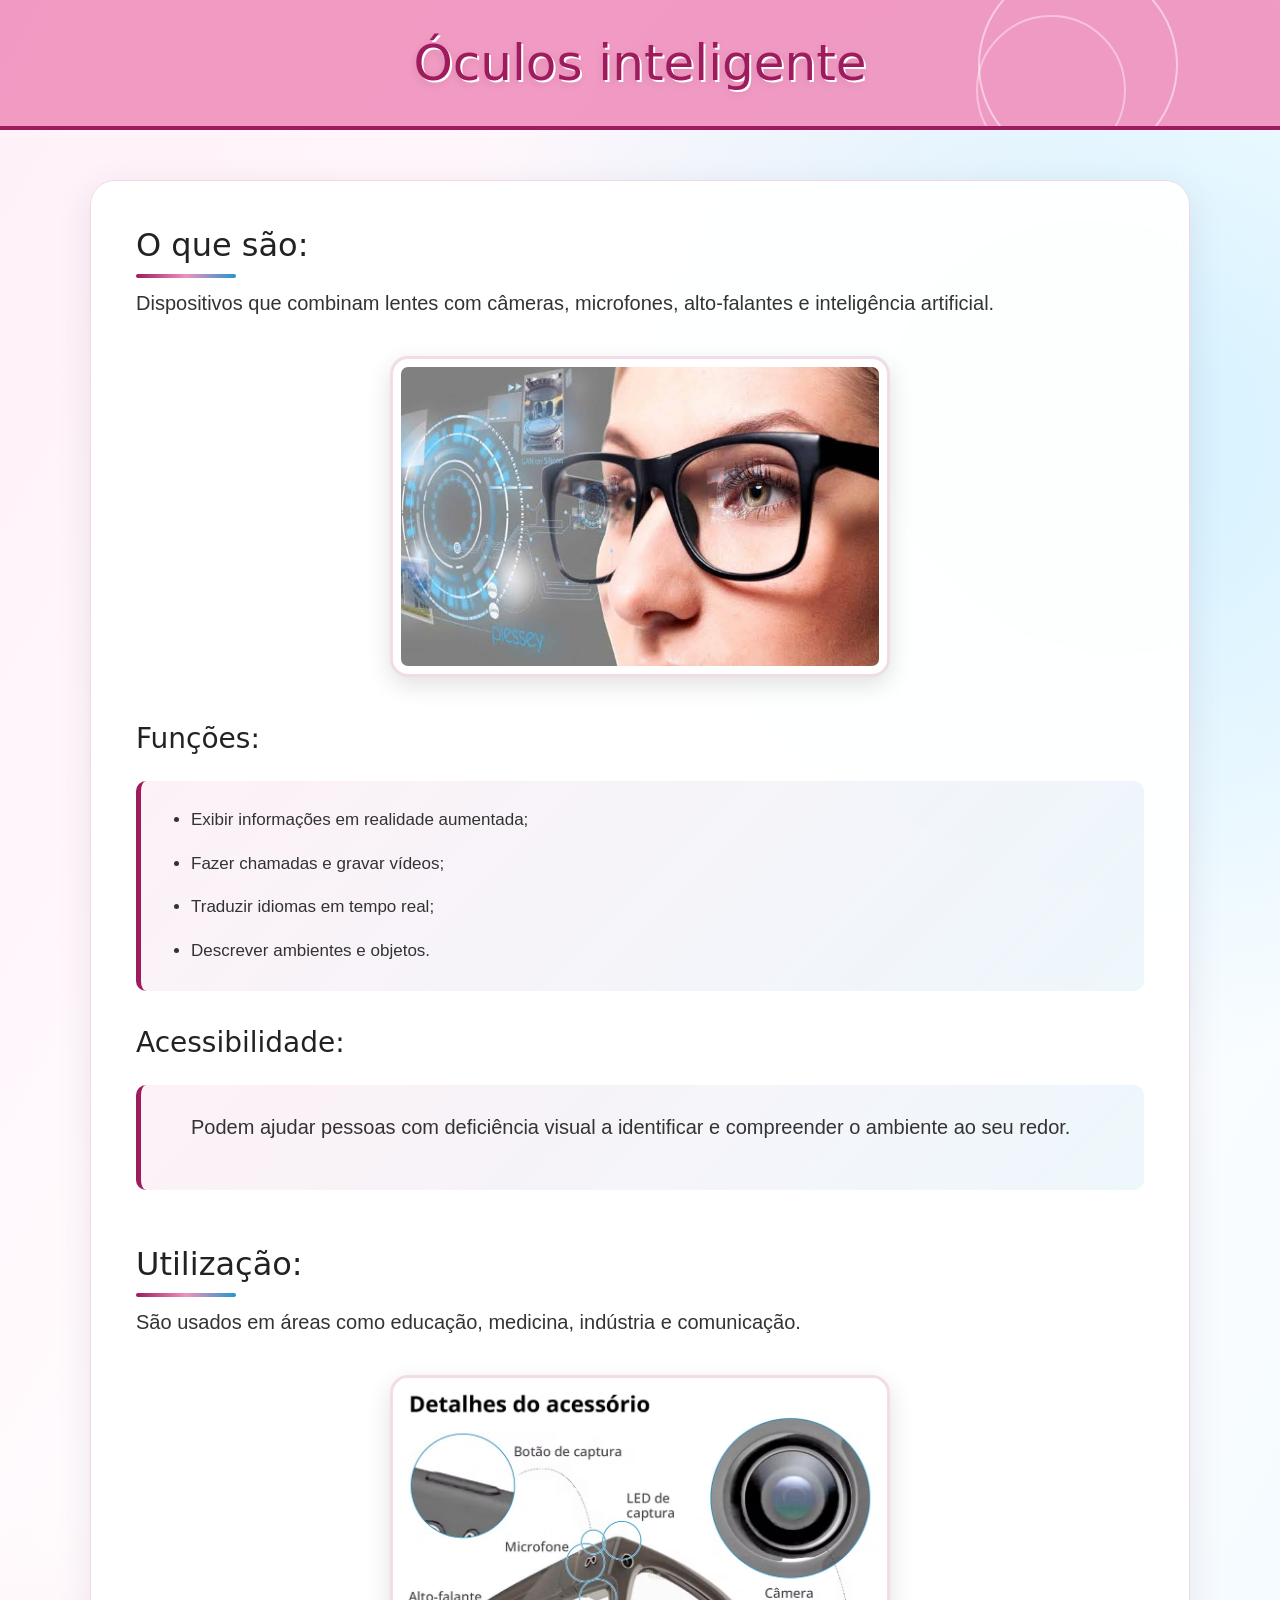
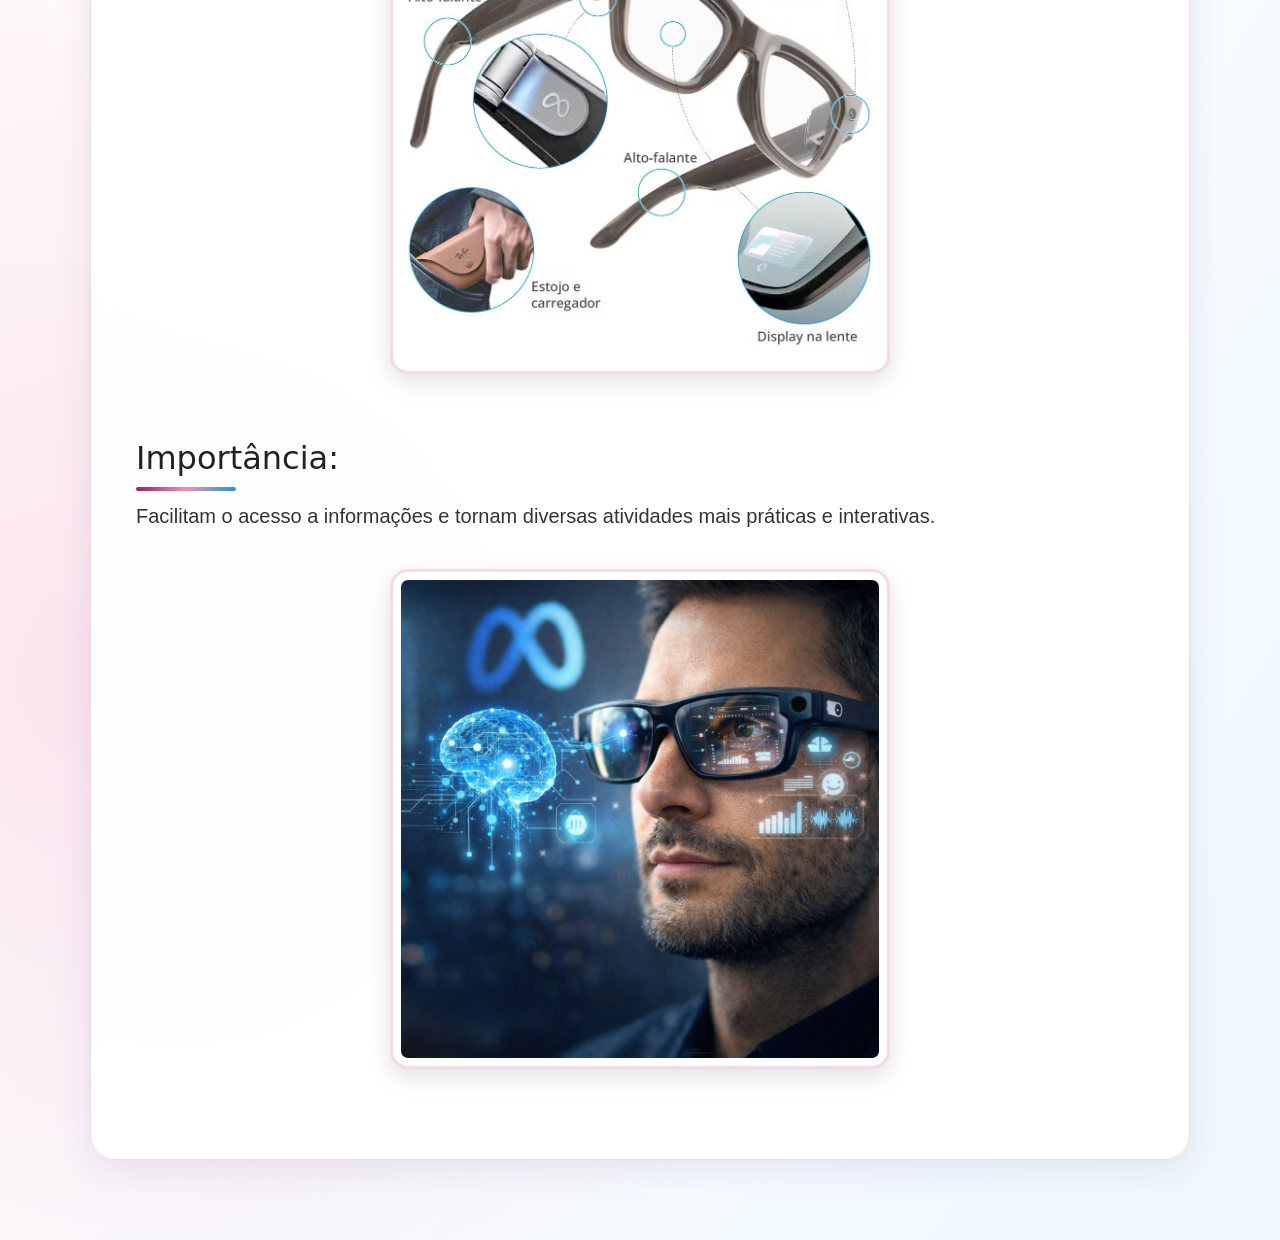
==== commit 6563a43b: "gngfg" ====
--- a/index.html
+++ b/index.html
@@ -40,15 +40,15 @@
 
 
 <ul>
-<p> podem ajudar pessoas com deficiência visual a identificar e compreender o ambiente ao seu redor.</p>
+<p> Podem ajudar pessoas com deficiência visual a identificar e compreender o ambiente ao seu redor.</p>
 </ul>
 
 
 <h2>Utilização: </h2>
-<p>são usados em áreas como educação, medicina, indústria e comunicação.</p>
+<p>São usados em áreas como educação, medicina, indústria e comunicação.</p>
 <img src="img/infogragico-oculos-meta.avif">
 <h2>Importância:</h2>
-<p> facilitam o acesso a informações e tornam diversas atividades mais práticas e interativas.</p>
+<p> Facilitam o acesso a informações e tornam diversas atividades mais práticas e interativas.</p>
 <img src="img/Meta-e-IA.png">
    </div>
 </body>
